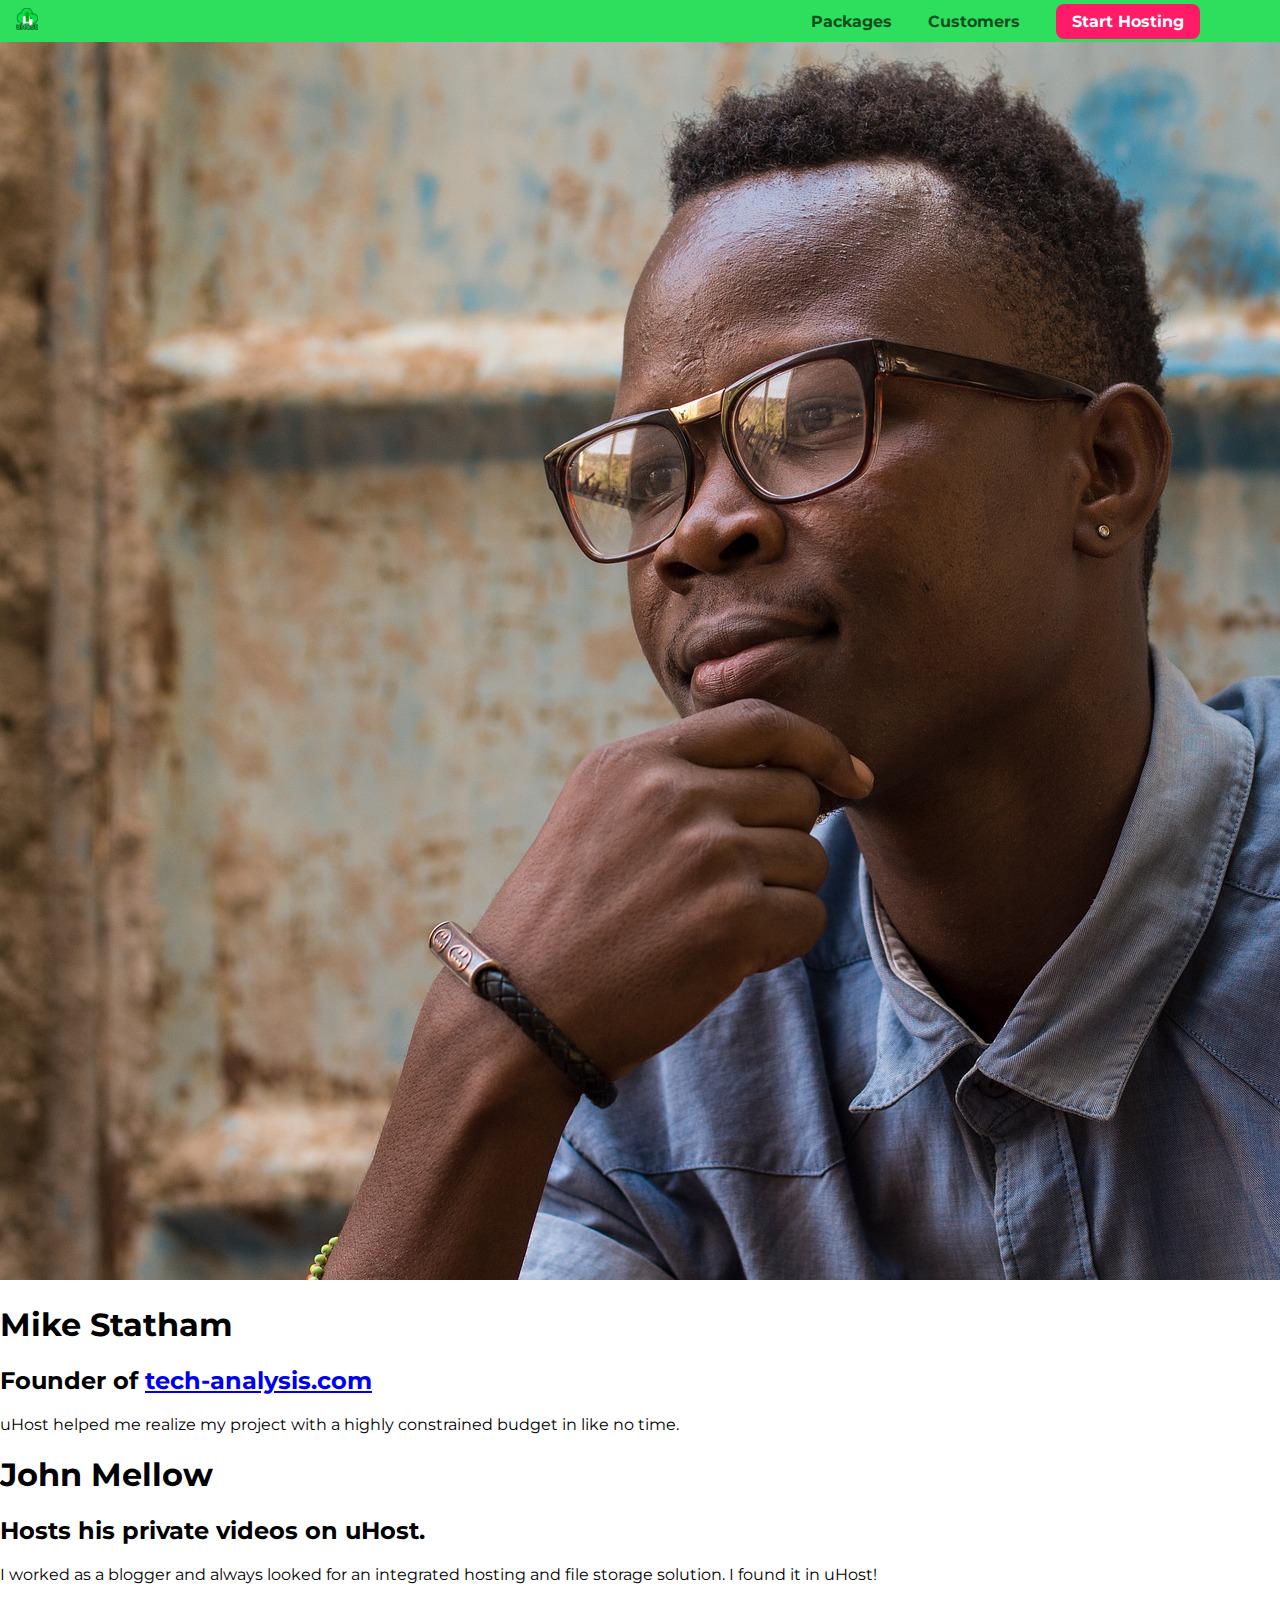
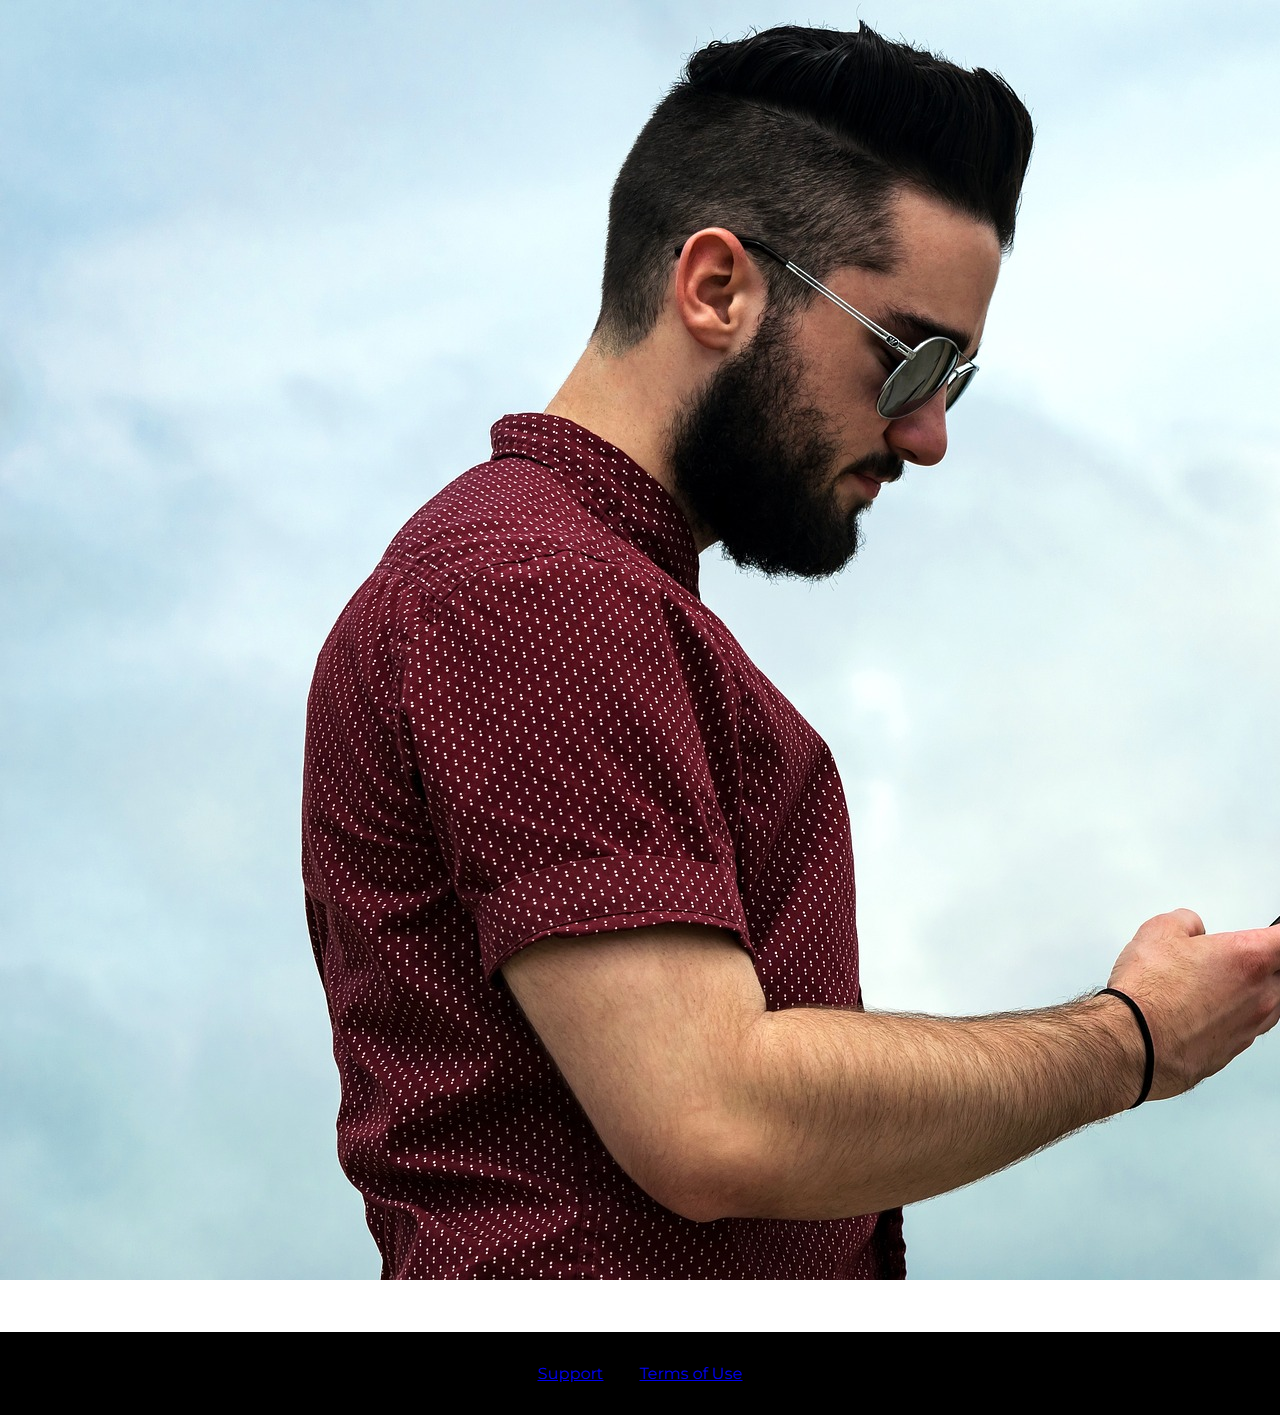
==== customers/index.html @ b047abea "102 Adding the Customers Page to our Website" ====
<!DOCTYPE html>
<html lang="en">

<head>
    <meta charset="UTF-8">
    <meta name="viewport" content="width=device-width, initial-scale=1.0">
    <meta http-equiv="X-UA-Compatible" content="ie=edge">
    <title>uHost Customers</title>
    <link rel="shortcut icon" href="../favicon.png">
    <link href="https://fonts.googleapis.com/css?family=Anton|Montserrat:400,700" rel="stylesheet">
    <link rel="stylesheet" href="../shared.css">
    <link rel="stylesheet" href="customers.css">
</head>

<body>
    <header class="main-header">
        <div class="main-title">
            <a href="../index.html" class="main-header__brand">
                <img class="main-header__image" src="../images/uhost-icon.png" alt="uHost - Your favorite hosting company">
            </a>
        </div>
        <nav class="main-nav">
            <ul class="main-nav__items">
                <li class="main-nav__item">
                    <a class="main-nav__ref" href="../packages/index.html">Packages</a>
                </li>
                <li class="main-nav__item">
                    <a class="main-nav__ref" href="index.html">Customers</a>
                </li>
                <li class="main-nav__item">
                    <a class="main-nav__ref main-nav__ref--ctm" href="start-hosting/index.html">Start Hosting</a>
                </li>
            </ul>
        </nav>
    </header>

    <main>
        <div>
            <div class="testimonial" id="customer-1">
                <div class="testimonial__image-container">
                    <img src="../images/customer-1.jpg" alt="Mike Statham - Customer" class="testimonial__image">
                </div>
                <div class="testimonial__info">
                    <h1 class="testimonial__name">Mike Statham</h1>
                    <h2 class="testimonial__subtitle">Founder of
                        <a href="tech-analysis.com">tech-analysis.com</a>
                    </h2>
                    <p class="testimonial__text">uHost helped me realize my project with a highly constrained budget in
                        like no time.</p>
                </div>
            </div>
            <div class="testimonial" id="customer-2">

                <div class="testimonial__info">
                    <h1 class="testimonial__name">John Mellow</h1>
                    <h2 class="testimonial__subtitle">Hosts his private videos on uHost.
                    </h2>
                    <p class="testimonial__text">I worked as a blogger and always looked for an integrated hosting and
                        file storage solution. I found
                        it in uHost!
                    </p>
                </div>
                <div class="testimonial__image-container">
                    <img src="../images/customer-2.jpg" alt="John Mellow - Customer" class="testimonial__image">
                </div>
            </div>
        </div>
    </main>

    <footer class="main-footer">
        <nav>
            <ul class="main-footer__links">
                <li class="mail-footer__link">
                    <a class="mail-footer__ref" href="#">Support</a>
                </li>
                <li class="mail-footer__link">
                    <a class="mail-footer__ref" href="#">Terms of Use</a>
                </li>
            </ul>
        </nav>
    </footer>
</body>

</html>
---- shared.css ----
* {
    box-sizing: border-box;
}

body {
    font-family: 'Montserrat', sans-serif;
    margin: 0;
}

.main-header {
    width: 100%;
    position: fixed;
    top: 0;
    left: 0;
    background: #2ddf5c;
    padding: 8px 16px;
    z-index: 1;        
}

.main-title {
    display: inline-block;
    vertical-align: middle;
}

.main-header__brand {
    color: #0e4f1f;
    text-decoration: none;
    font-weight: bold;
    font-size: 22px;
    height: 22px;
    display: inline-block;
}

.main-header__image {
    height: inherit;
}

.main-nav {
    display: inline-block;
    text-align: right;
    width: calc(100% - 74px);
    vertical-align: middle;
}

.main-nav__items {
    margin: 0;
    padding: 0;
    list-style: none;
}

.main-nav__item {
    display: inline-block;
    margin: 0 16px;
}

.main-nav__ref {
    text-decoration: none;
    color: #0e4f1f;
    font-weight: bold;
    padding: 3px 0;
}

.main-nav__ref:hover, .main-nav__ref:active {
    color: white;
    border-bottom: 5px solid white;
}

.main-nav__ref--ctm {
    color: white;
    background: #ff1b68;
    padding: 8px 16px;
    border-radius: 8px;
}

.main-nav__ref--ctm:hover, .main-nav__ref--ctm:active {
    color: #ff1b68;
    background: white;
    border: none;
}

.main-footer {
    background: black;
    padding: 32px;
    margin-top: 48px;
}

.main-footer__links {
    list-style: none;
    margin: 0;
    padding: 0;
    text-align: center;
}

.mail-footer__link {
    display: inline-block;
    margin: 0 16px;
}

.mail-footer__ref:hover, .mail-footer__ref:active {
    color: #ccc;
}

.button {
    background: #0e4f1f;
    color: white;
    font: inherit;
    border: 1.5px solid #0e4f1f;
    padding: 8px;
    border-radius: 8px;
    font-weight: bold;
    cursor: pointer;
}

.button:hover, .button:active {
    background: white;
    color: #0e4f1f;
}

.button:focus {
    outline: none;
}
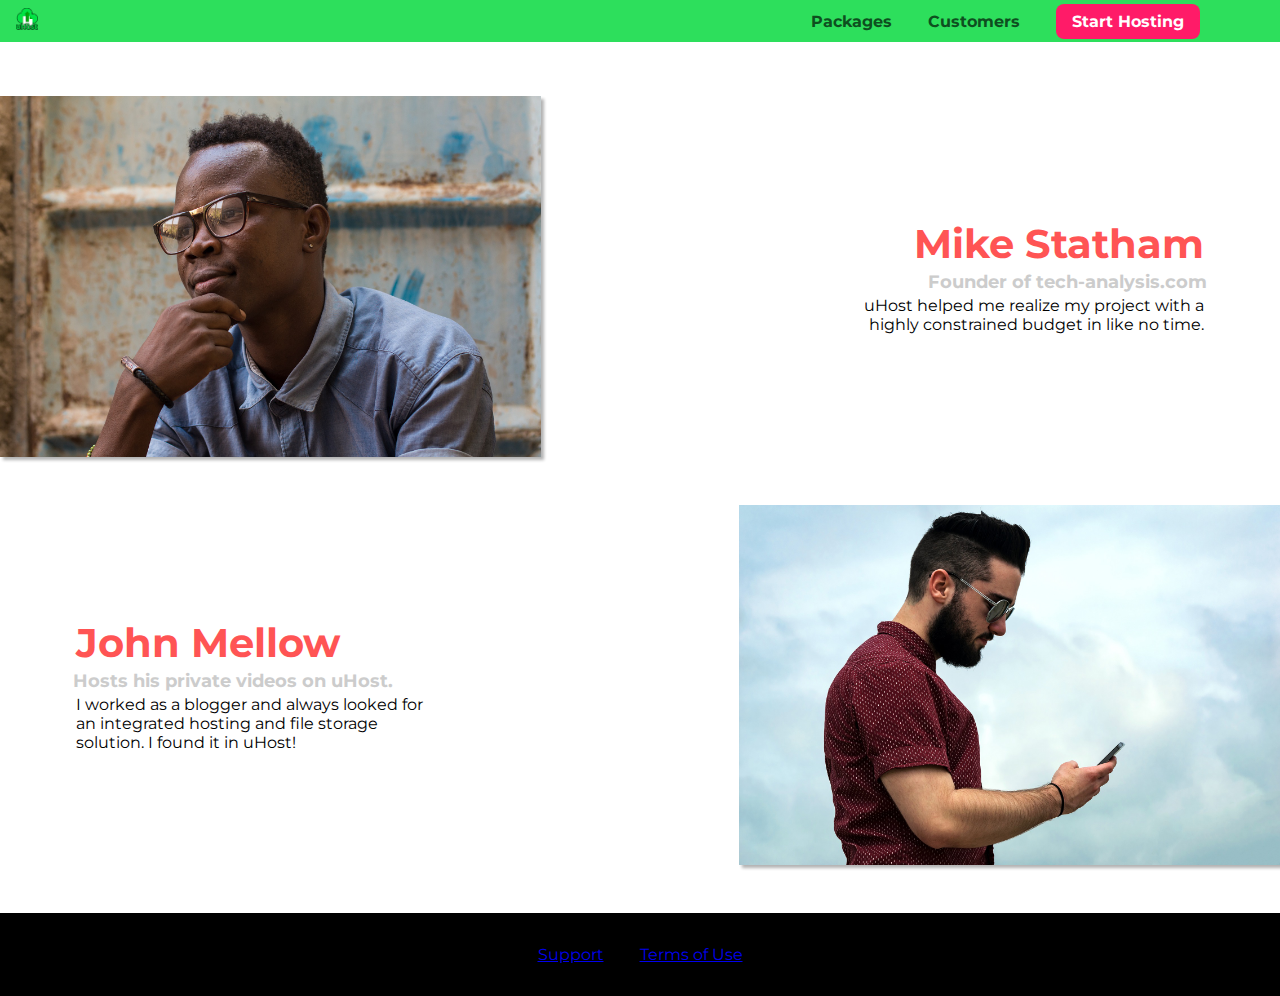
==== commit 00675436: "103 Working on the Image Layout" ====
--- a/customers/index.html
+++ b/customers/index.html
@@ -38,12 +38,12 @@
         <div>
             <div class="testimonial" id="customer-1">
                 <div class="testimonial__image-container">
-                    <img src="../images/customer-1.jpg" alt="Mike Statham - Customer" class="testimonial__image">
+                    <img class="testimonial__image" src="../images/customer-1.jpg" alt="Mike Statham - Customer">
                 </div>
                 <div class="testimonial__info">
                     <h1 class="testimonial__name">Mike Statham</h1>
                     <h2 class="testimonial__subtitle">Founder of
-                        <a href="tech-analysis.com">tech-analysis.com</a>
+                        <a class="testimonial__reference" href="tech-analysis.com">tech-analysis.com</a>
                     </h2>
                     <p class="testimonial__text">uHost helped me realize my project with a highly constrained budget in
                         like no time.</p>
--- a/customers/customers.css
+++ b/customers/customers.css
@@ -0,0 +1,66 @@
+.testimonial {
+    font-size: 20px;
+    margin: 48px 0;
+}
+
+.testimonial__list {
+    width: 80%;
+    margin: auto;
+}
+
+.testimonial:first-of-type {
+    margin-top: 96px;
+}
+
+.testimonial__image-container {
+    width: 65%;
+    display: inline-block;
+    vertical-align: middle;    
+}
+
+.testimonial__image {
+    width: inherit;
+    vertical-align: top;
+    box-shadow: 3px 3px 3px rgba(0, 0, 0, 0.3);
+}
+
+.testimonial__info {
+    text-align: right;
+    padding: 14px;
+    display: inline-block;
+    vertical-align: middle;
+    width: 30%;
+}
+
+#customer-2.testimonial {
+    text-align: right;
+}
+
+#customer-2 .testimonial__info {
+    text-align: left;
+}
+
+.testimonial__name {
+    margin: 3px;
+    color: #ff5454;
+}
+
+.testimonial__subtitle {
+    margin: 0;
+    font-size: 18px;
+    color: #ccc;
+}
+
+.testimonial__reference {
+    color: inherit;
+    text-decoration: none;
+}
+
+.testimonial__reference:hover, .testimonial__reference:active {
+    color: #7a7a7a;
+}
+
+.testimonial__text {
+    margin: 3px;
+    font-size: 16px;
+}